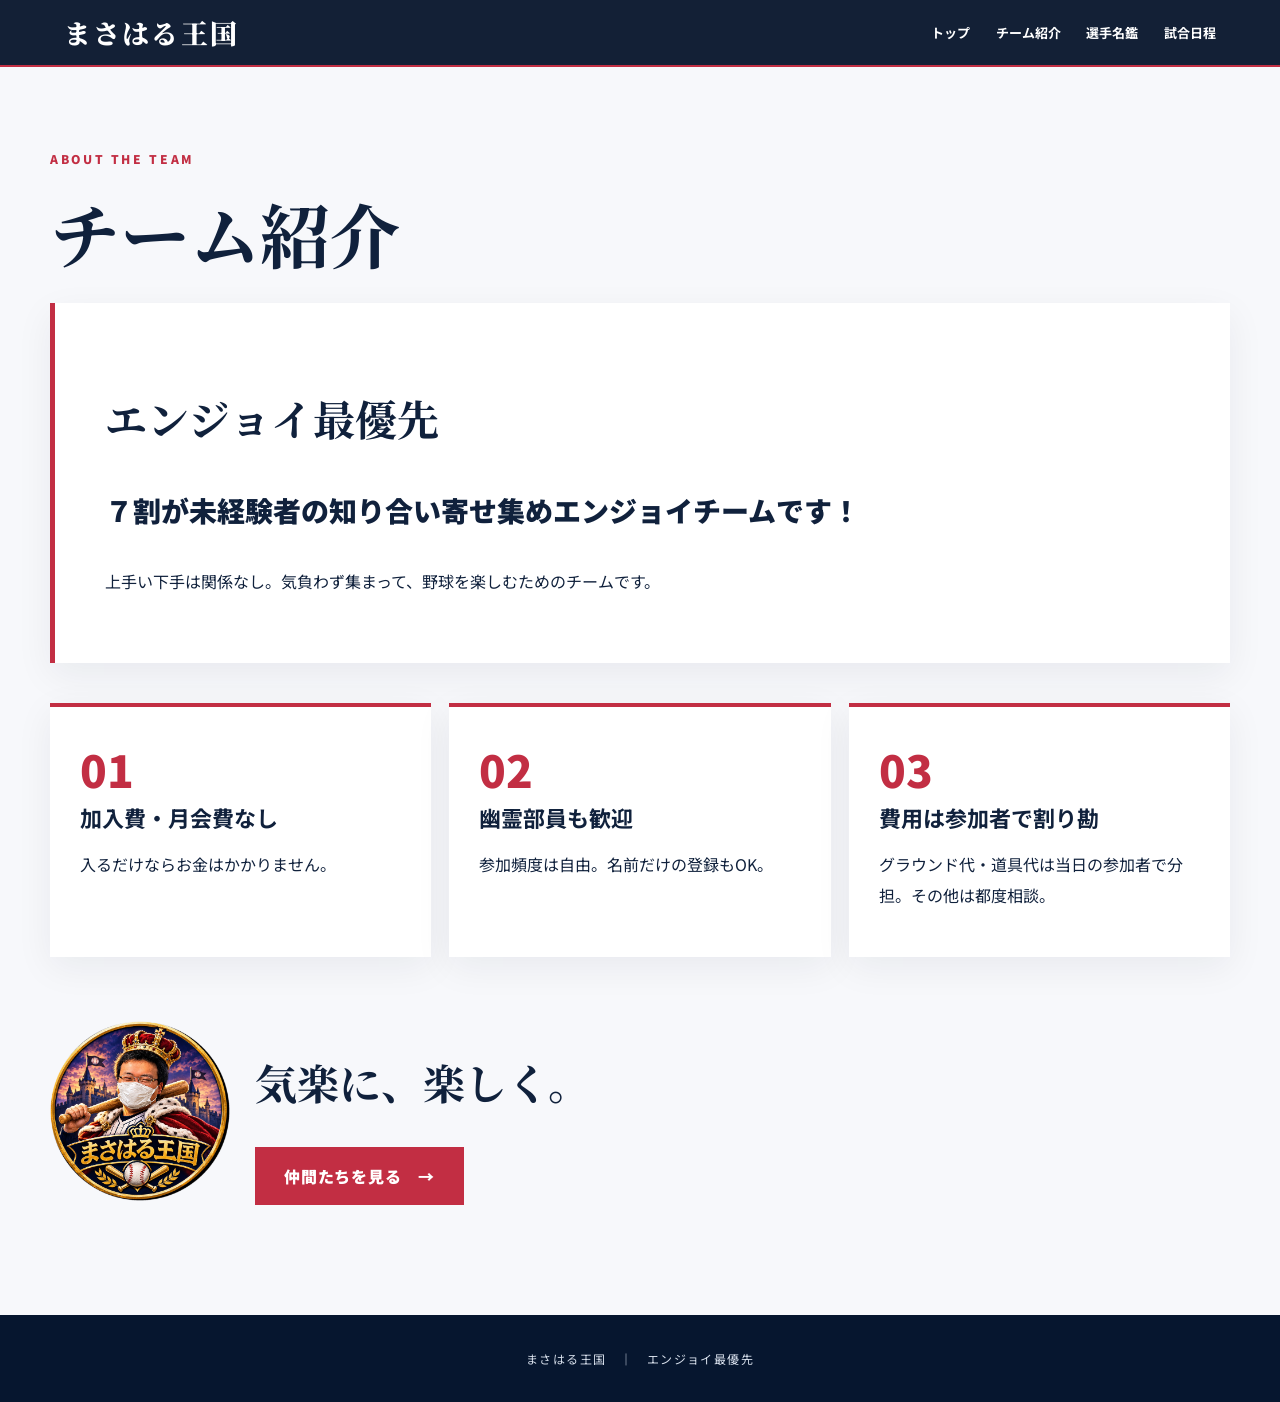
==== about.html @ c8315ab7 "Add files via upload" ====
<!doctype html><html lang="ja"><head><meta charset="utf-8"><meta name="viewport" content="width=device-width,initial-scale=1"><meta name="theme-color" content="#071a36"><title>チーム紹介 | まさはる王国</title><link rel="stylesheet" href="site.css"></head><body><header><a class="brand" href="index.html">まさはる王国</a><nav><a href="index.html">トップ</a><a href="about.html">チーム紹介</a><a href="members.html">選手名鑑</a><a href="schedule.html">試合日程</a></nav></header><main><p class="eyebrow reveal">ABOUT THE TEAM</p><h1 class="reveal">チーム紹介</h1><section class="panel reveal"><h2>エンジョイ最優先</h2><p style="font-size:clamp(18px,2.4vw,28px);font-weight:900">７割が未経験者の知り合い寄せ集めエンジョイチームです！</p><p>上手い下手は関係なし。気負わず集まって、野球を楽しむためのチームです。</p></section><div class="feature-grid"><div class="feature reveal"><div class="digit">01</div><b>加入費・月会費なし</b><p>入るだけならお金はかかりません。</p></div><div class="feature reveal"><div class="digit">02</div><b>幽霊部員も歓迎</b><p>参加頻度は自由。名前だけの登録もOK。</p></div><div class="feature reveal"><div class="digit">03</div><b>費用は参加者で割り勘</b><p>グラウンド代・道具代は当日の参加者で分担。その他は都度相談。</p></div></div><div class="reveal" style="margin-top:60px;display:flex;gap:25px;align-items:center;flex-wrap:wrap"><img src="emblem.png" alt="まさはる王国エンブレム" style="width:180px;max-width:35%"><div><h2>気楽に、楽しく。</h2><a class="button" href="members.html">仲間たちを見る　→</a></div></div></main><footer class="foot">まさはる王国　｜　エンジョイ最優先</footer><script src="data.js"></script></body></html>
---- site.css ----
@import url('https://fonts.googleapis.com/css2?family=Noto+Sans+JP:wght@400;500;700;900&family=Noto+Serif+JP:wght@700;900&display=swap');
:root{--navy:#071a36;--red:#c22e43;--ink:#10213c;--pale:#f2f5f9;--line:#d8dfe8}*{box-sizing:border-box}html{scroll-behavior:smooth}body{margin:0;color:var(--ink);background:#f7f8fb;font-family:'Noto Sans JP',sans-serif}a{color:inherit;text-decoration:none}header{position:sticky;top:0;z-index:40;background:rgba(5,19,42,.94);backdrop-filter:blur(16px);color:white;display:flex;justify-content:space-between;align-items:center;padding:13px clamp(18px,5vw,75px);border-bottom:2px solid var(--red)}.brand{font-family:'Noto Serif JP',serif;font-weight:900;font-size:clamp(18px,2.2vw,27px);letter-spacing:.08em}nav{display:flex;gap:clamp(9px,2vw,30px);align-items:center}nav a{font-size:13px;font-weight:700;transition:color .2s}nav a:hover,nav a[aria-current=page]{color:#ffb6c0}main{width:min(1180px,calc(100% - 40px));margin:0 auto;padding:68px 0 110px;min-height:65vh}.eyebrow{color:var(--red);font-weight:900;letter-spacing:.22em;font-size:12px}.section-title,h1,h2{font-family:'Noto Serif JP',serif}h1{font-size:clamp(38px,6vw,70px);margin:12px 0 20px}h2{font-size:clamp(25px,3.3vw,42px)}p{line-height:1.95}.muted{color:#65738a}.hero{min-height:min(820px,calc(100svh - 65px));position:relative;isolation:isolate;background:#07152b url('hero-kingdom.png') center 38%/cover no-repeat;display:flex;align-items:flex-end;color:#fff;overflow:hidden}.hero:before{content:'';position:absolute;inset:0;z-index:-1;background:linear-gradient(90deg,rgba(1,9,26,.83),rgba(2,10,27,.28) 65%),linear-gradient(0deg,rgba(2,9,26,.9),transparent 65%)}.hero:after{content:'';position:absolute;bottom:0;left:0;right:0;height:6px;background:var(--red);animation:revealBar 1.8s ease both}.hero-inner{width:min(1180px,calc(100% - 40px));margin:0 auto;padding:100px 0 90px}.hero h1{font-size:clamp(52px,9vw,125px);line-height:1.25;letter-spacing:.06em;margin:12px 0;text-shadow:0 5px 35px #0009;animation:rise .9s both}.hero .tagline{font-weight:900;font-size:clamp(22px,4vw,50px);letter-spacing:.08em;animation:rise 1s .2s both}.hero .eyebrow{color:#ffd4da}.hero-cta{display:flex;gap:12px;flex-wrap:wrap;margin-top:28px;animation:rise 1s .35s both}.button{display:inline-flex;align-items:center;justify-content:center;background:var(--red);color:white;padding:15px 27px;font-weight:900;letter-spacing:.05em;border:2px solid var(--red);transition:transform .25s,background .25s,box-shadow .25s}.button:hover{transform:translateY(-5px);box-shadow:0 13px 30px #0003;background:#a91e33}.button.ghost{background:transparent;border-color:#fff}.button.ghost:hover{background:#fff;color:var(--navy)}.intro{background:var(--navy);color:white;padding:80px max(20px,calc((100vw - 1180px)/2))}.intro strong{color:#fff;font-size:clamp(24px,4vw,48px);font-family:'Noto Serif JP',serif}.intro p{color:#d4ddea}.intro-grid{display:grid;grid-template-columns:1fr 220px;align-items:center;gap:40px}.emblem{width:100%;filter:drop-shadow(0 10px 25px #0007);animation:float 6s ease-in-out infinite}.feature-grid{display:grid;grid-template-columns:repeat(3,1fr);gap:18px;margin-top:40px}.feature{border-top:4px solid var(--red);background:white;padding:30px;box-shadow:0 10px 35px #061a3510;transition:transform .3s}.feature:hover{transform:translateY(-8px)}.feature b{font-size:22px}.feature .digit{color:var(--red);font-size:44px;font-weight:900}.grid{display:grid;grid-template-columns:repeat(4,minmax(0,1fr));gap:24px;margin-top:36px}.player{background:#fff;display:block;overflow:hidden;box-shadow:0 10px 30px #0d214114;transition:transform .3s,box-shadow .3s}.player:hover{transform:translateY(-9px);box-shadow:0 22px 42px #0d21412b}.photo{background:#dce2eb;aspect-ratio:3/4;position:relative;display:flex;align-items:center;justify-content:center;overflow:hidden}.photo img{width:100%;height:100%;object-fit:cover}.no-photo{position:absolute;inset:0;display:grid;place-items:center;color:#8290a5;font-weight:900;letter-spacing:.15em;font-size:clamp(18px,2.4vw,30px);transform:rotate(-24deg)}.meta{padding:20px 22px 24px}.number{font-size:48px;font-weight:900;line-height:1;color:var(--red)}.name{font-family:'Noto Serif JP',serif;font-size:23px;font-weight:900;margin-top:10px}.catchcopy{font-size:13px;color:#64758c;margin-top:8px;min-height:20px}.panel{background:white;border-left:5px solid var(--red);padding:clamp(24px,4vw,50px);box-shadow:0 12px 35px #091a3310}.detail-head{display:flex;align-items:baseline;gap:16px;flex-wrap:wrap}.detail-head h1{margin:0}.kana{font-size:14px;color:#6d7b8e;font-weight:500;font-family:'Noto Sans JP',sans-serif}.profile-layout{display:grid;grid-template-columns:minmax(250px,.8fr) minmax(0,1.2fr);gap:36px;margin-top:36px}.profile-photo{width:100%;max-height:650px}.profile-photo img{object-fit:cover}.profile-info{background:#fff;padding:clamp(22px,4vw,40px)}dl{display:grid;grid-template-columns:120px 1fr;margin:20px 0 0}dt,dd{margin:0;padding:14px 0;border-bottom:1px solid var(--line);font-size:15px;white-space:pre-wrap;overflow-wrap:anywhere}dt{color:#718095;font-weight:700}dd{font-weight:600}.stats-panel{background:white;margin-top:30px;padding:35px}.radar{display:block;max-width:420px;width:100%;margin:15px auto}.radar text{font-family:'Noto Sans JP',sans-serif;fill:#273b59;font-size:13px;font-weight:700}.gallery{display:grid;grid-template-columns:repeat(3,1fr);gap:14px}.gallery img{width:100%;height:320px;object-fit:cover;background:#e5e9ef}.close{position:fixed;z-index:30;right:24px;bottom:24px;width:55px;height:55px;display:grid;place-items:center;background:var(--red);color:#fff;font-size:34px;box-shadow:0 10px 30px #0003}.calendar{border:0;width:100%;height:650px;background:#fff}.foot{background:#06162f;color:#d7dfeb;padding:35px 20px;text-align:center;font-size:12px;letter-spacing:.12em}.reveal{opacity:0;transform:translateY(35px);transition:opacity .8s,transform .8s}.reveal.visible{opacity:1;transform:translateY(0)}.loading{color:#62718a;padding:45px 0}.error{background:#fff0f2;padding:20px;border-left:4px solid var(--red)}@keyframes rise{from{opacity:0;transform:translateY(35px)}to{opacity:1;transform:translateY(0)}}@keyframes float{50%{transform:translateY(-12px)}}@keyframes revealBar{from{transform:scaleX(0);transform-origin:left}to{transform:scaleX(1);transform-origin:left}}@media(max-width:850px){.grid{grid-template-columns:repeat(2,1fr)}.feature-grid{grid-template-columns:1fr}.intro-grid{grid-template-columns:1fr 140px}.profile-layout{grid-template-columns:1fr}nav{gap:12px}nav a{font-size:11px}}@media(max-width:550px){header{align-items:flex-start;flex-direction:column;gap:12px}nav{width:100%;justify-content:space-between;gap:5px}nav a{font-size:11px}.hero{min-height:690px;background-position:53% 30%}.hero-inner{padding-bottom:60px}.hero h1{font-size:52px}.intro-grid{grid-template-columns:1fr}.emblem{max-width:190px;margin:auto}.grid{gap:12px}.meta{padding:14px}.name{font-size:18px}.number{font-size:35px}main{padding-top:40px}.gallery{grid-template-columns:1fr 1fr}.gallery img{height:200px}dl{grid-template-columns:95px 1fr}dt,dd{font-size:13px}.calendar{height:560px}}@media(prefers-reduced-motion:reduce){*,*:before,*:after{animation:none!important;transition:none!important;scroll-behavior:auto!important}.reveal{opacity:1;transform:none}}
/* 写真を枠いっぱいにトリミング。エンブレムの透明な外周を保持 */
.photo img,.profile-photo img,.gallery img{object-fit:cover;object-position:center}
.emblem{background:transparent}
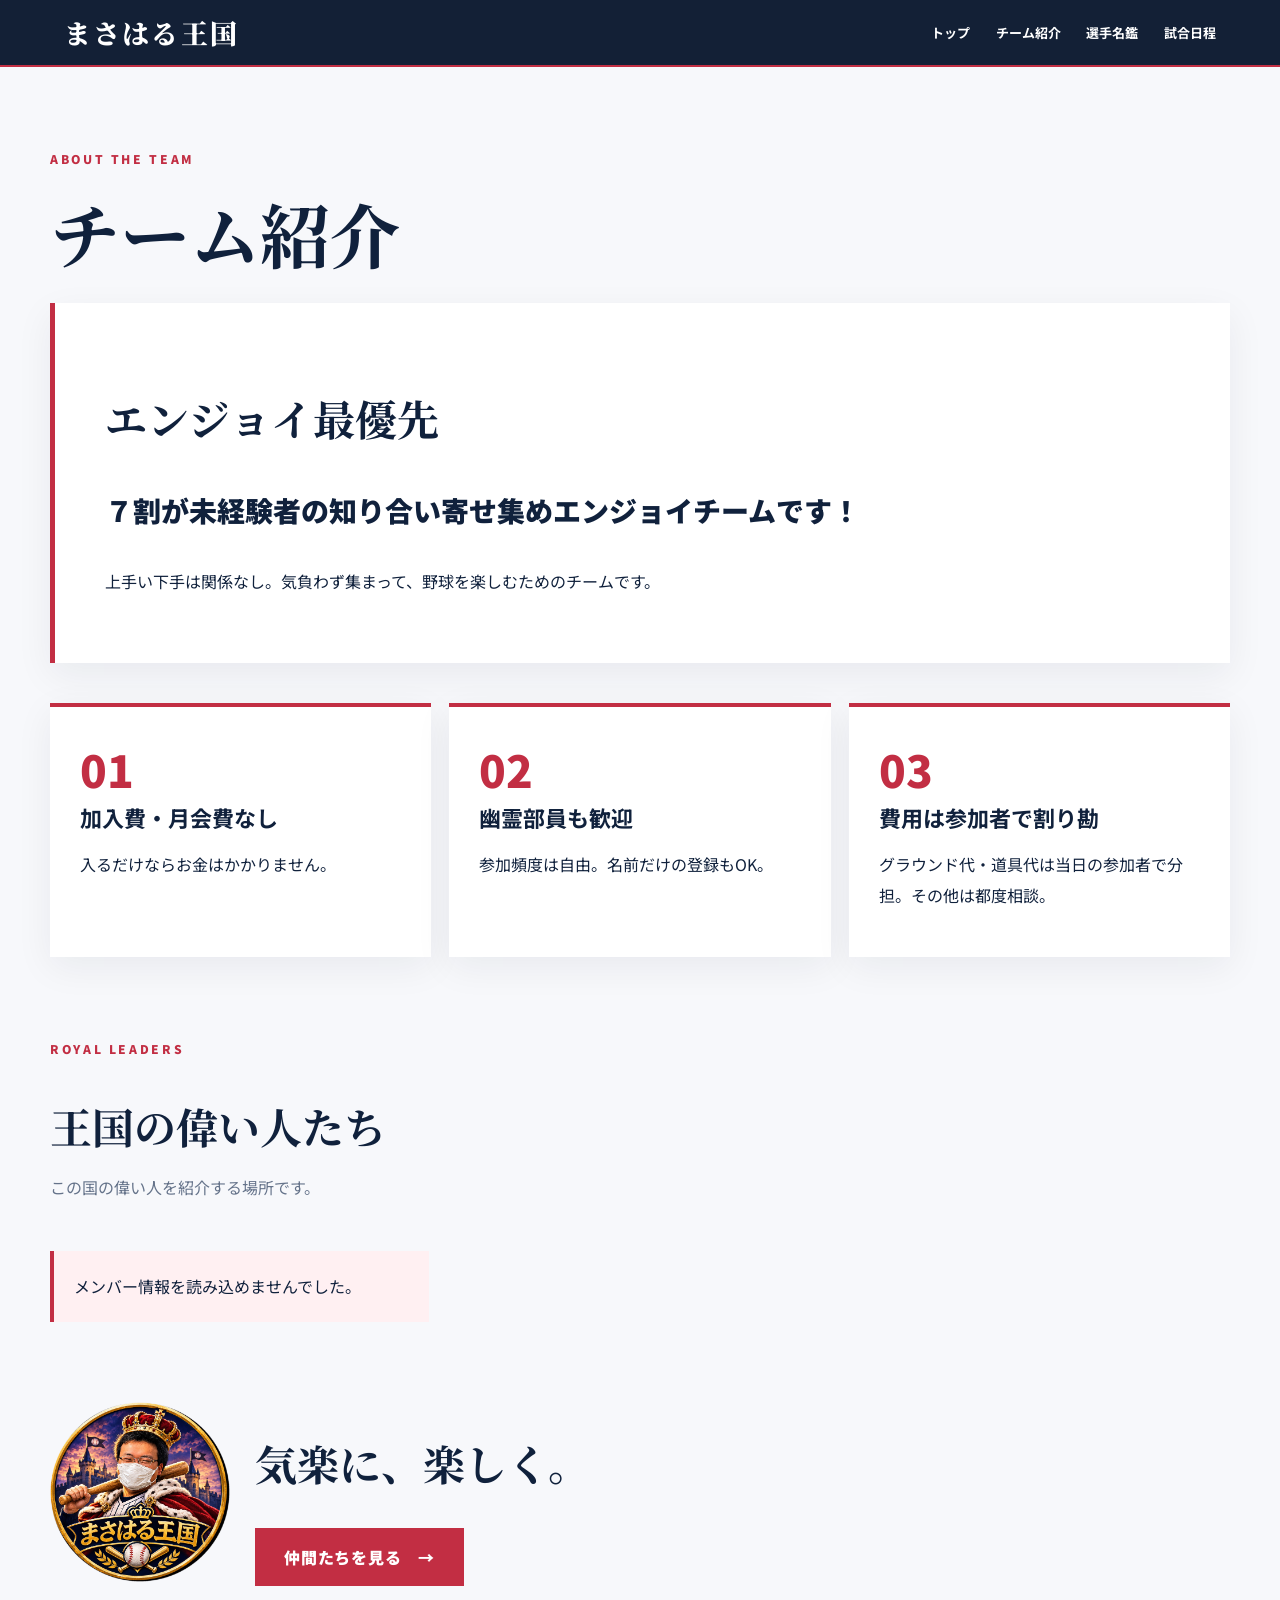
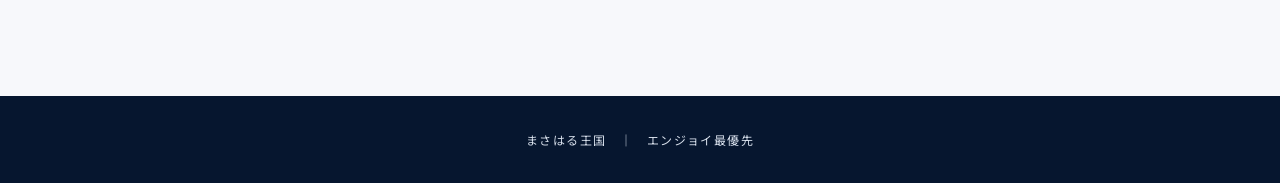
==== commit 518cf12e: "Add files via upload" ====
--- a/about.html
+++ b/about.html
@@ -1 +1 @@
-<!doctype html><html lang="ja"><head><meta charset="utf-8"><meta name="viewport" content="width=device-width,initial-scale=1"><meta name="theme-color" content="#071a36"><title>チーム紹介 | まさはる王国</title><link rel="stylesheet" href="site.css"></head><body><header><a class="brand" href="index.html">まさはる王国</a><nav><a href="index.html">トップ</a><a href="about.html">チーム紹介</a><a href="members.html">選手名鑑</a><a href="schedule.html">試合日程</a></nav></header><main><p class="eyebrow reveal">ABOUT THE TEAM</p><h1 class="reveal">チーム紹介</h1><section class="panel reveal"><h2>エンジョイ最優先</h2><p style="font-size:clamp(18px,2.4vw,28px);font-weight:900">７割が未経験者の知り合い寄せ集めエンジョイチームです！</p><p>上手い下手は関係なし。気負わず集まって、野球を楽しむためのチームです。</p></section><div class="feature-grid"><div class="feature reveal"><div class="digit">01</div><b>加入費・月会費なし</b><p>入るだけならお金はかかりません。</p></div><div class="feature reveal"><div class="digit">02</div><b>幽霊部員も歓迎</b><p>参加頻度は自由。名前だけの登録もOK。</p></div><div class="feature reveal"><div class="digit">03</div><b>費用は参加者で割り勘</b><p>グラウンド代・道具代は当日の参加者で分担。その他は都度相談。</p></div></div><div class="reveal" style="margin-top:60px;display:flex;gap:25px;align-items:center;flex-wrap:wrap"><img src="emblem.png" alt="まさはる王国エンブレム" style="width:180px;max-width:35%"><div><h2>気楽に、楽しく。</h2><a class="button" href="members.html">仲間たちを見る　→</a></div></div></main><footer class="foot">まさはる王国　｜　エンジョイ最優先</footer><script src="data.js"></script></body></html>+<!doctype html><html lang="ja"><head><meta name="robots" content="noindex, nofollow, noarchive"><meta charset="utf-8"><meta name="viewport" content="width=device-width,initial-scale=1"><meta name="theme-color" content="#071a36"><title>チーム紹介 | まさはる王国</title><link rel="stylesheet" href="site.css"></head><body><header><a class="brand" href="index.html">まさはる王国</a><nav><a href="index.html">トップ</a><a href="about.html">チーム紹介</a><a href="members.html">選手名鑑</a><a href="schedule.html">試合日程</a></nav></header><main><p class="eyebrow reveal">ABOUT THE TEAM</p><h1 class="reveal">チーム紹介</h1><section class="panel reveal"><h2>エンジョイ最優先</h2><p style="font-size:clamp(18px,2.4vw,28px);font-weight:900">７割が未経験者の知り合い寄せ集めエンジョイチームです！</p><p>上手い下手は関係なし。気負わず集まって、野球を楽しむためのチームです。</p></section><div class="feature-grid"><div class="feature reveal"><div class="digit">01</div><b>加入費・月会費なし</b><p>入るだけならお金はかかりません。</p></div><div class="feature reveal"><div class="digit">02</div><b>幽霊部員も歓迎</b><p>参加頻度は自由。名前だけの登録もOK。</p></div><div class="feature reveal"><div class="digit">03</div><b>費用は参加者で割り勘</b><p>グラウンド代・道具代は当日の参加者で分担。その他は都度相談。</p></div></div><section class="royal-leaders reveal" aria-labelledby="leaders-heading"><p class="eyebrow">ROYAL LEADERS</p><h2 id="leaders-heading">王国の偉い人たち</h2><p class="muted">この国の偉い人を紹介する場所です。</p><div id="leaders" class="leaders-grid" aria-live="polite"><p class="loading">王国のメンバーを読み込み中…</p></div></section><script>document.addEventListener('DOMContentLoaded',()=>{const roles={0:{title:'国王',description:'まさはる王国の象徴として、誰もが気軽に楽しめる王国を見守る存在。'},1:{title:'創設者／王国統括責任者',description:'まさはる王国の指揮を執ります。'},2:{title:'創設者／王国運営責任者',description:'まさはる王国の運営・広報・ホームページ管理を担っています。'}};const box=document.getElementById('leaders');loadPlayers().then(players=>{box.innerHTML=[0,1,2].map(n=>{const person=players.find(p=>Number(p.number)===n);if(!person)return '';const role=roles[n];return `<a class="leader-card" href="player.html?number=${n}"><div class="leader-photo photo">${photoHtml(person.photo,person.name)}</div><div class="leader-body"><span class="leader-number">背番号 ${n}</span><span class="leader-role">${esc(role.title)}</span><h3>${esc(person.name)}</h3><p>${esc(role.description)}</p><span class="leader-link">プロフィールを見る →</span></div></a>`}).join('')||'<p>紹介するメンバーがまだ登録されていません。</p>';}).catch(err=>{box.innerHTML='<p class="error">メンバー情報を読み込めませんでした。</p>';console.error(err);});});</script><div class="reveal" style="margin-top:60px;display:flex;gap:25px;align-items:center;flex-wrap:wrap"><img src="emblem.png" alt="まさはる王国エンブレム" style="width:180px;max-width:35%"><div><h2>気楽に、楽しく。</h2><a class="button" href="members.html">仲間たちを見る　→</a></div></div></main><footer class="foot">まさはる王国　｜　エンジョイ最優先</footer><script src="data.js"></script></body></html>
--- a/site.css
+++ b/site.css
@@ -3,3 +3,6 @@
 /* 写真を枠いっぱいにトリミング。エンブレムの透明な外周を保持 */
 .photo img,.profile-photo img,.gallery img{object-fit:cover;object-position:center}
 .emblem{background:transparent}
+
+/* 王国の役職紹介 */
+.royal-leaders{margin-top:80px;margin-bottom:50px}.royal-leaders>h2{margin-bottom:12px}.leaders-grid{display:grid;grid-template-columns:repeat(3,minmax(0,1fr));gap:22px;margin-top:32px}.leader-card{display:block;background:#fff;color:#071a36;text-decoration:none;box-shadow:0 16px 35px rgba(7,26,54,.09);border-top:5px solid #c22e43;overflow:hidden;transition:transform .25s ease,box-shadow .25s ease}.leader-card:hover{transform:translateY(-8px);box-shadow:0 24px 45px rgba(7,26,54,.16)}.leader-photo{height:260px;background:#e3e8ef;display:flex;align-items:center;justify-content:center;overflow:hidden}.leader-photo img{width:100%;height:100%;object-fit:cover;object-position:center}.leader-body{padding:25px}.leader-number{display:block;color:#c22e43;font-size:13px;font-weight:900;margin-bottom:12px}.leader-role{display:block;color:#c22e43;font-size:13px;font-weight:800;line-height:1.6}.leader-body h3{font-size:clamp(22px,2.2vw,30px);margin:7px 0 12px}.leader-body p{line-height:1.9;min-height:4em}.leader-link{display:inline-block;margin-top:12px;font-size:13px;font-weight:800;border-bottom:1px solid currentColor}@media(max-width:850px){.leaders-grid{grid-template-columns:repeat(2,minmax(0,1fr))}}@media(max-width:550px){.leaders-grid{grid-template-columns:1fr}.leader-photo{height:320px}.leader-body p{min-height:0}}
